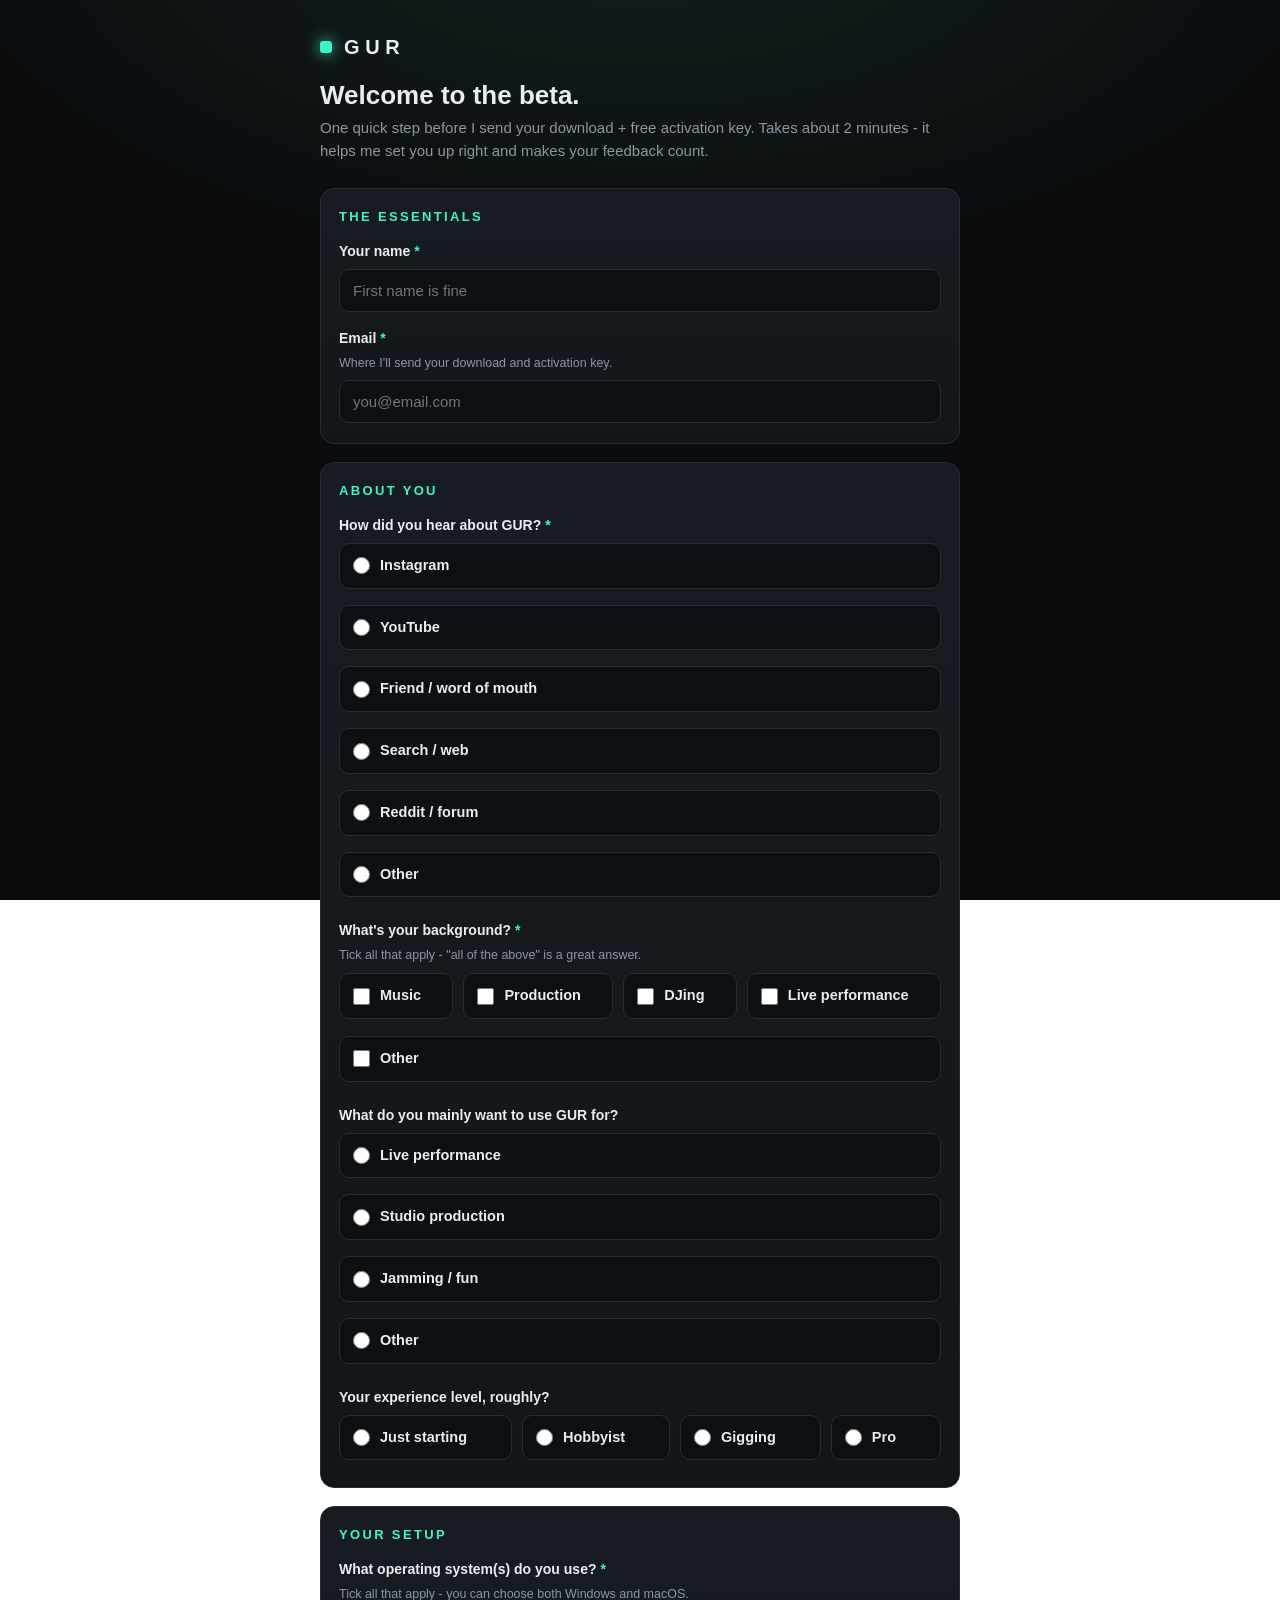
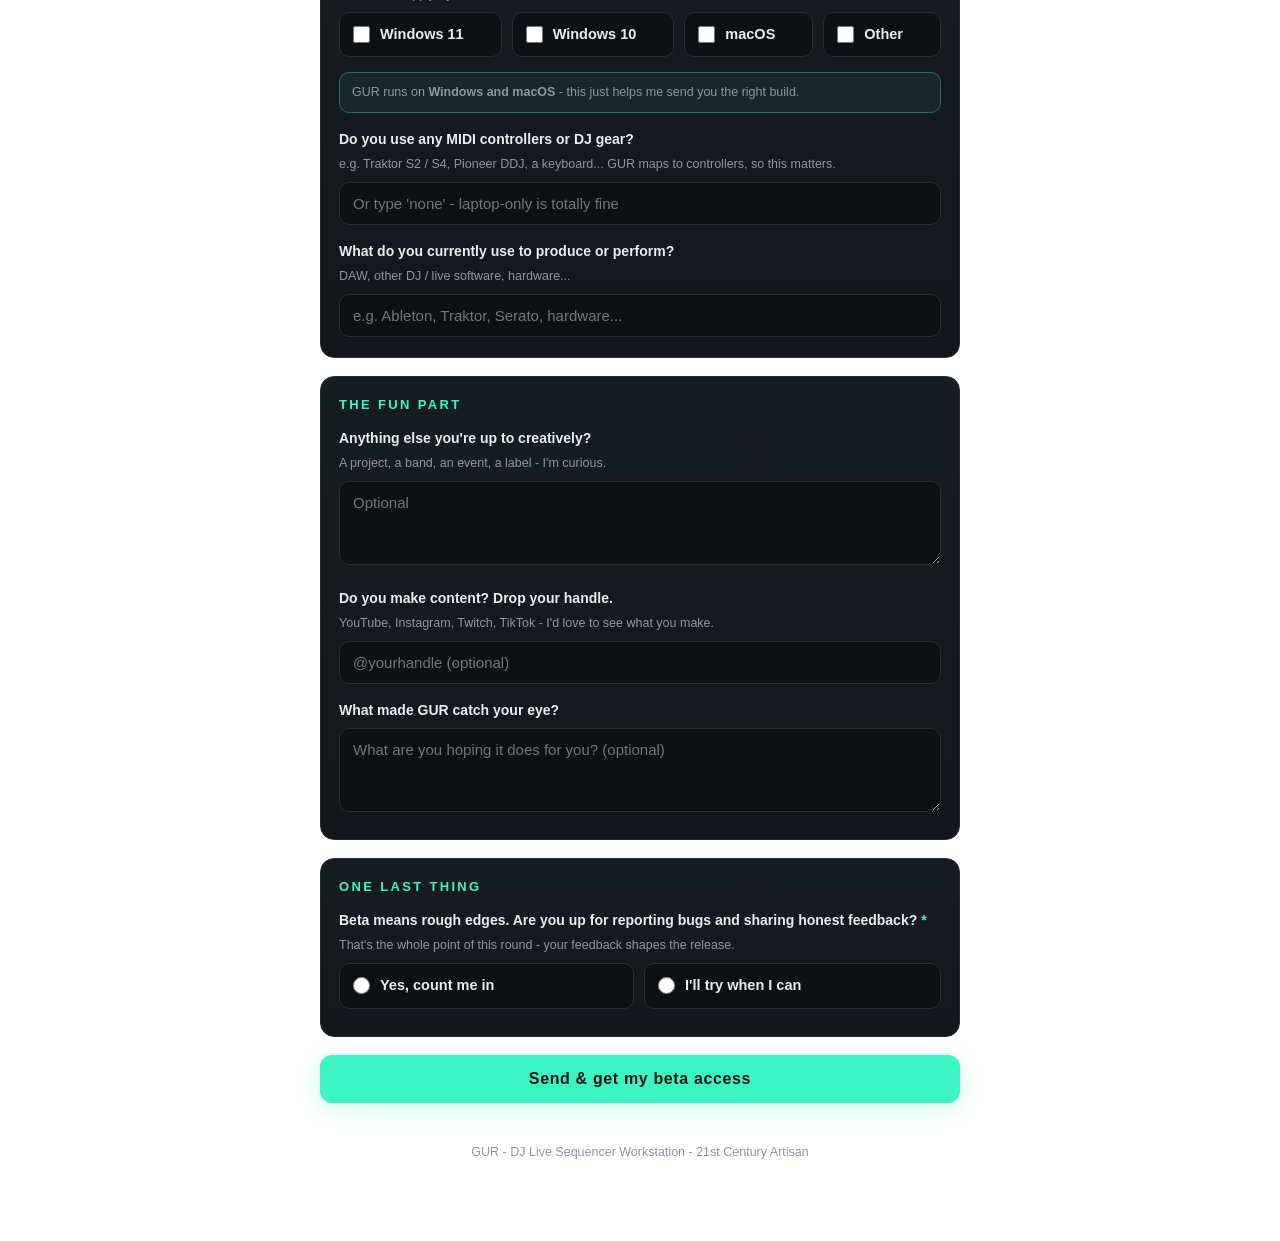
==== beta-intake.html @ 1203fb37 "Beta intake: OS is multi-select (Windows and macOS both selectable) Switch the OS question from radi" ====
<!DOCTYPE html>
<html lang="en">
<head>
<meta charset="UTF-8">
<meta name="viewport" content="width=device-width, initial-scale=1.0">
<title>GUR Beta - Tell us about you</title>
<style>
  :root{
    --bg:#0a0c0e;
    --panel:#12161a;
    --panel-2:#171c22;
    --line:#242c34;
    --text:#e8eef2;
    --muted:#8a97a3;
    --accent:#3df5c4;
    --accent-dim:#1c6f5c;
    --danger:#ff5d5d;
    --radius:14px;
  }
  *{box-sizing:border-box}
  html,body{margin:0;padding:0}
  body{
    background:radial-gradient(1200px 600px at 50% -10%, #14201f 0%, var(--bg) 60%) fixed;
    color:var(--text);
    font-family:-apple-system,BlinkMacSystemFont,"Segoe UI",Roboto,Helvetica,Arial,sans-serif;
    line-height:1.5;
    -webkit-font-smoothing:antialiased;
    padding:32px 16px 80px;
  }
  .wrap{max-width:640px;margin:0 auto}
  .brand{
    display:flex;align-items:center;gap:12px;margin-bottom:8px;
    letter-spacing:.28em;font-weight:800;font-size:20px;
  }
  .brand .dot{width:12px;height:12px;border-radius:3px;background:var(--accent);box-shadow:0 0 16px var(--accent)}
  h1{font-size:26px;margin:18px 0 6px;line-height:1.2}
  .sub{color:var(--muted);margin:0 0 26px;font-size:15px}
  form{display:flex;flex-direction:column;gap:18px}
  .card{
    background:linear-gradient(180deg,var(--panel-2),var(--panel));
    border:1px solid var(--line);
    border-radius:var(--radius);
    padding:18px 18px 20px;
  }
  .card h2{font-size:13px;text-transform:uppercase;letter-spacing:.18em;color:var(--accent);margin:0 0 14px}
  label{display:block;font-size:14px;font-weight:600;margin:0 0 7px}
  .hint{font-size:12.5px;color:var(--muted);font-weight:400;margin-top:-2px;margin-bottom:8px}
  .req{color:var(--accent)}
  input[type=text],input[type=email],textarea,select{
    width:100%;background:#0c1013;border:1px solid var(--line);color:var(--text);
    border-radius:10px;padding:12px 13px;font-size:15px;font-family:inherit;outline:none;
    transition:border-color .15s, box-shadow .15s;
  }
  textarea{min-height:84px;resize:vertical}
  input:focus,textarea:focus,select:focus{border-color:var(--accent);box-shadow:0 0 0 3px rgba(61,245,196,.14)}
  .field{margin-bottom:16px}
  .field:last-child{margin-bottom:0}
  .opts{display:flex;flex-direction:column;gap:9px;margin-top:4px}
  .opts.row{flex-direction:row;flex-wrap:wrap;gap:10px}
  .opt{
    display:flex;align-items:center;gap:10px;background:#0c1013;border:1px solid var(--line);
    border-radius:10px;padding:11px 13px;cursor:pointer;font-size:14.5px;transition:border-color .15s,background .15s;
  }
  .opt:hover{border-color:var(--accent-dim)}
  .opts.row .opt{flex:1 1 auto}
  .opt input{accent-color:var(--accent);width:17px;height:17px;margin:0}
  .note{
    font-size:12.5px;color:var(--muted);background:rgba(61,245,196,.06);
    border:1px solid var(--accent-dim);border-radius:10px;padding:10px 12px;margin-top:8px;
  }
  button{
    background:var(--accent);color:#04140f;border:none;border-radius:12px;
    padding:15px 20px;font-size:16px;font-weight:800;letter-spacing:.04em;cursor:pointer;
    box-shadow:0 6px 24px rgba(61,245,196,.25);transition:transform .08s, box-shadow .15s;
  }
  button:hover{box-shadow:0 8px 30px rgba(61,245,196,.4)}
  button:active{transform:translateY(1px)}
  .foot{text-align:center;color:var(--muted);font-size:12.5px;margin-top:22px}
  .hp{position:absolute;left:-9999px}
</style>
</head>
<body>
  <div class="wrap">
    <div class="brand"><span class="dot"></span>GUR</div>
    <h1>Welcome to the beta.</h1>
    <p class="sub">One quick step before I send your download + free activation key. Takes about 2 minutes - it helps me set you up right and makes your feedback count.</p>

    <form action="https://formsubmit.co/contact@21stcenturyartisan.com" method="POST">
      <!-- FormSubmit config -->
      <input type="hidden" name="_subject" value="New GUR beta intake">
      <input type="hidden" name="_template" value="table">
      <input type="hidden" name="_captcha" value="false">
      <!-- After submit, land on the neon thank-you page. -->
      <input type="hidden" name="_next" value="https://21stcenturyartisan.github.io/thanks.html">
      <!-- Honeypot: bots fill this, humans don't -->
      <input type="text" name="_honey" class="hp" tabindex="-1" autocomplete="off">

      <div class="card">
        <h2>The essentials</h2>
        <div class="field">
          <label>Your name <span class="req">*</span></label>
          <input type="text" name="Name" required placeholder="First name is fine">
        </div>
        <div class="field">
          <label>Email <span class="req">*</span></label>
          <div class="hint">Where I'll send your download and activation key.</div>
          <input type="email" name="Email" required placeholder="you@email.com">
        </div>
      </div>

      <div class="card">
        <h2>About you</h2>

        <div class="field">
          <label>How did you hear about GUR? <span class="req">*</span></label>
          <div class="opts">
            <label class="opt"><input type="radio" name="Heard about us" value="Instagram" required> Instagram</label>
            <label class="opt"><input type="radio" name="Heard about us" value="YouTube"> YouTube</label>
            <label class="opt"><input type="radio" name="Heard about us" value="Friend / word of mouth"> Friend / word of mouth</label>
            <label class="opt"><input type="radio" name="Heard about us" value="Search / web"> Search / web</label>
            <label class="opt"><input type="radio" name="Heard about us" value="Reddit / forum"> Reddit / forum</label>
            <label class="opt"><input type="radio" name="Heard about us" value="Other"> Other</label>
          </div>
        </div>

        <div class="field">
          <label>What's your background? <span class="req">*</span></label>
          <div class="hint">Tick all that apply - "all of the above" is a great answer.</div>
          <div class="opts row">
            <label class="opt"><input type="checkbox" name="Background" value="Music"> Music</label>
            <label class="opt"><input type="checkbox" name="Background" value="Production"> Production</label>
            <label class="opt"><input type="checkbox" name="Background" value="DJing"> DJing</label>
            <label class="opt"><input type="checkbox" name="Background" value="Live performance"> Live performance</label>
            <label class="opt"><input type="checkbox" name="Background" value="Other"> Other</label>
          </div>
        </div>

        <div class="field">
          <label>What do you mainly want to use GUR for?</label>
          <div class="opts">
            <label class="opt"><input type="radio" name="Main use" value="Live performance"> Live performance</label>
            <label class="opt"><input type="radio" name="Main use" value="Studio production"> Studio production</label>
            <label class="opt"><input type="radio" name="Main use" value="Jamming / fun"> Jamming / fun</label>
            <label class="opt"><input type="radio" name="Main use" value="Other"> Other</label>
          </div>
        </div>

        <div class="field">
          <label>Your experience level, roughly?</label>
          <div class="opts row">
            <label class="opt"><input type="radio" name="Experience" value="Just starting"> Just starting</label>
            <label class="opt"><input type="radio" name="Experience" value="Hobbyist"> Hobbyist</label>
            <label class="opt"><input type="radio" name="Experience" value="Gigging"> Gigging</label>
            <label class="opt"><input type="radio" name="Experience" value="Pro"> Pro</label>
          </div>
        </div>
      </div>

      <div class="card">
        <h2>Your setup</h2>

        <div class="field">
          <label>What operating system(s) do you use? <span class="req">*</span></label>
          <div class="hint">Tick all that apply - you can choose both Windows and macOS.</div>
          <div class="opts row">
            <label class="opt"><input type="checkbox" name="OS" value="Windows 11"> Windows 11</label>
            <label class="opt"><input type="checkbox" name="OS" value="Windows 10"> Windows 10</label>
            <label class="opt"><input type="checkbox" name="OS" value="macOS"> macOS</label>
            <label class="opt"><input type="checkbox" name="OS" value="Other"> Other</label>
          </div>
          <div class="note">GUR runs on <strong>Windows and macOS</strong> - this just helps me send you the right build.</div>
        </div>

        <div class="field">
          <label>Do you use any MIDI controllers or DJ gear?</label>
          <div class="hint">e.g. Traktor S2 / S4, Pioneer DDJ, a keyboard... GUR maps to controllers, so this matters.</div>
          <input type="text" name="Controllers / gear" placeholder="Or type 'none' - laptop-only is totally fine">
        </div>

        <div class="field">
          <label>What do you currently use to produce or perform?</label>
          <div class="hint">DAW, other DJ / live software, hardware...</div>
          <input type="text" name="Current tools" placeholder="e.g. Ableton, Traktor, Serato, hardware...">
        </div>
      </div>

      <div class="card">
        <h2>The fun part</h2>

        <div class="field">
          <label>Anything else you're up to creatively?</label>
          <div class="hint">A project, a band, an event, a label - I'm curious.</div>
          <textarea name="Other projects" placeholder="Optional"></textarea>
        </div>

        <div class="field">
          <label>Do you make content? Drop your handle.</label>
          <div class="hint">YouTube, Instagram, Twitch, TikTok - I'd love to see what you make.</div>
          <input type="text" name="Socials / content" placeholder="@yourhandle (optional)">
        </div>

        <div class="field">
          <label>What made GUR catch your eye?</label>
          <textarea name="Why GUR" placeholder="What are you hoping it does for you? (optional)"></textarea>
        </div>
      </div>

      <div class="card">
        <h2>One last thing</h2>
        <div class="field">
          <label>Beta means rough edges. Are you up for reporting bugs and sharing honest feedback? <span class="req">*</span></label>
          <div class="hint">That's the whole point of this round - your feedback shapes the release.</div>
          <div class="opts row">
            <label class="opt"><input type="radio" name="Feedback OK" value="Yes, count me in" required> Yes, count me in</label>
            <label class="opt"><input type="radio" name="Feedback OK" value="I'll try when I can"> I'll try when I can</label>
          </div>
        </div>
      </div>

      <button type="submit">Send &amp; get my beta access</button>
      <div class="foot">GUR - DJ Live Sequencer Workstation - 21st Century Artisan</div>
    </form>
  </div>
  <script>
    // Require at least one OS checkbox (HTML can't group-require checkboxes).
    document.querySelector('form').addEventListener('submit', function (e) {
      var os = document.querySelectorAll('input[name="OS"]:checked');
      if (os.length === 0) {
        e.preventDefault();
        alert('Please pick at least one operating system.');
      }
    });
  </script>
</body>
</html>
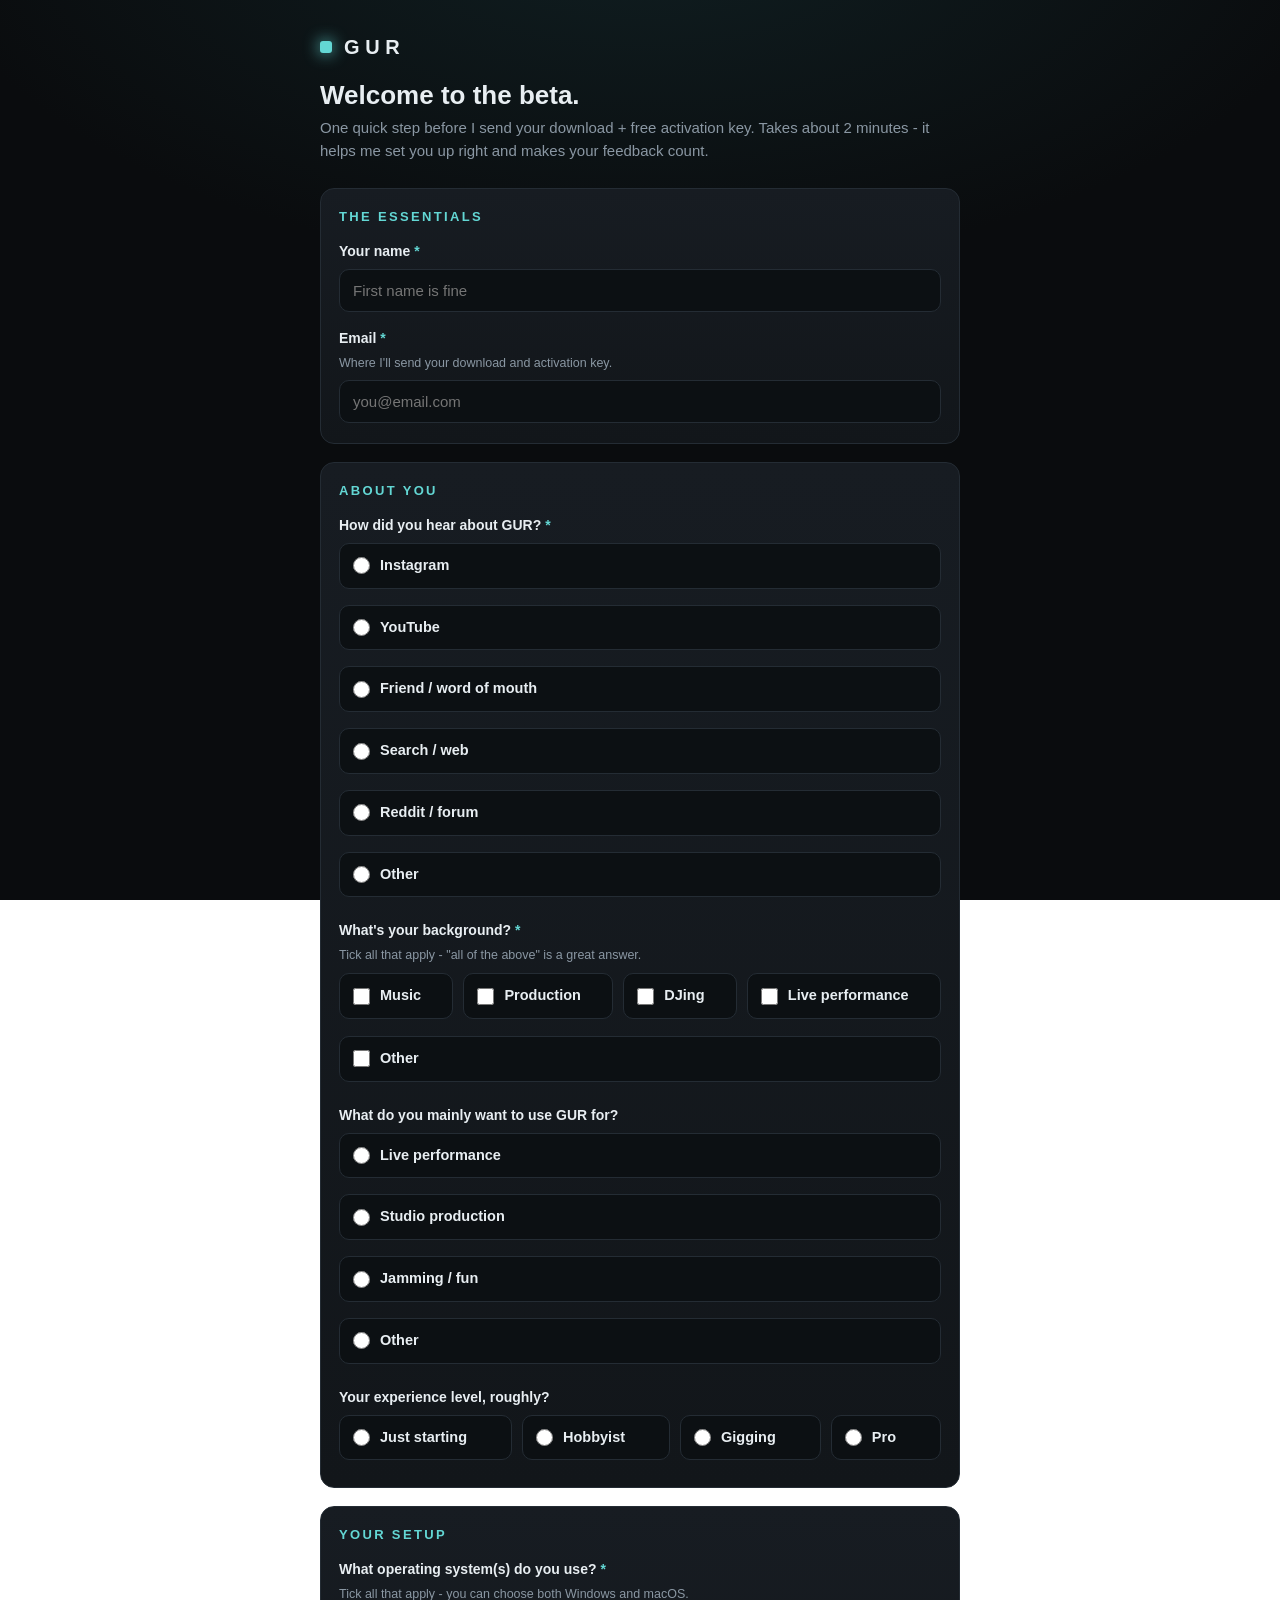
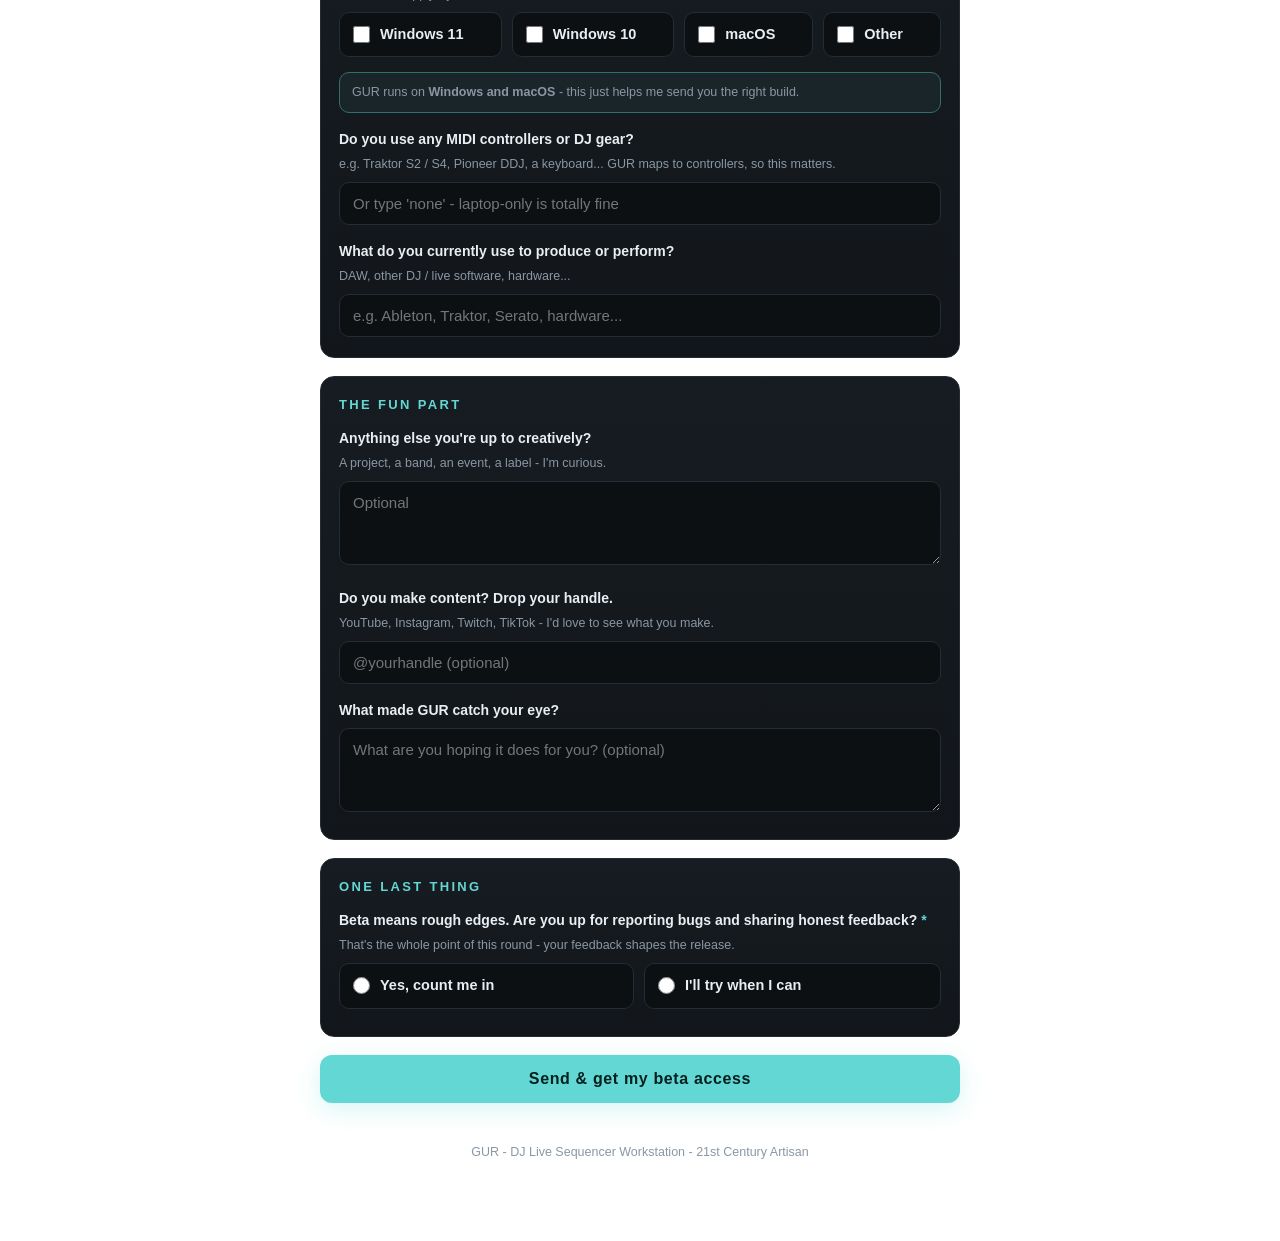
==== commit 6823a53d: "Beta pages: use the site's cyan accent (#63d7d4), not green Swap the mint-green accent on beta-intak" ====
--- a/beta-intake.html
+++ b/beta-intake.html
@@ -12,15 +12,15 @@
     --line:#242c34;
     --text:#e8eef2;
     --muted:#8a97a3;
-    --accent:#3df5c4;
-    --accent-dim:#1c6f5c;
+    --accent:#63d7d4;
+    --accent-dim:#2f6f6d;
     --danger:#ff5d5d;
     --radius:14px;
   }
   *{box-sizing:border-box}
   html,body{margin:0;padding:0}
   body{
-    background:radial-gradient(1200px 600px at 50% -10%, #14201f 0%, var(--bg) 60%) fixed;
+    background:radial-gradient(1200px 600px at 50% -10%, #101f22 0%, var(--bg) 60%) fixed;
     color:var(--text);
     font-family:-apple-system,BlinkMacSystemFont,"Segoe UI",Roboto,Helvetica,Arial,sans-serif;
     line-height:1.5;
@@ -52,7 +52,7 @@
     transition:border-color .15s, box-shadow .15s;
   }
   textarea{min-height:84px;resize:vertical}
-  input:focus,textarea:focus,select:focus{border-color:var(--accent);box-shadow:0 0 0 3px rgba(61,245,196,.14)}
+  input:focus,textarea:focus,select:focus{border-color:var(--accent);box-shadow:0 0 0 3px rgba(99,215,212,.14)}
   .field{margin-bottom:16px}
   .field:last-child{margin-bottom:0}
   .opts{display:flex;flex-direction:column;gap:9px;margin-top:4px}
@@ -65,15 +65,15 @@
   .opts.row .opt{flex:1 1 auto}
   .opt input{accent-color:var(--accent);width:17px;height:17px;margin:0}
   .note{
-    font-size:12.5px;color:var(--muted);background:rgba(61,245,196,.06);
+    font-size:12.5px;color:var(--muted);background:rgba(99,215,212,.06);
     border:1px solid var(--accent-dim);border-radius:10px;padding:10px 12px;margin-top:8px;
   }
   button{
-    background:var(--accent);color:#04140f;border:none;border-radius:12px;
+    background:var(--accent);color:#04211f;border:none;border-radius:12px;
     padding:15px 20px;font-size:16px;font-weight:800;letter-spacing:.04em;cursor:pointer;
-    box-shadow:0 6px 24px rgba(61,245,196,.25);transition:transform .08s, box-shadow .15s;
-  }
-  button:hover{box-shadow:0 8px 30px rgba(61,245,196,.4)}
+    box-shadow:0 6px 24px rgba(99,215,212,.25);transition:transform .08s, box-shadow .15s;
+  }
+  button:hover{box-shadow:0 8px 30px rgba(99,215,212,.4)}
   button:active{transform:translateY(1px)}
   .foot{text-align:center;color:var(--muted);font-size:12.5px;margin-top:22px}
   .hp{position:absolute;left:-9999px}
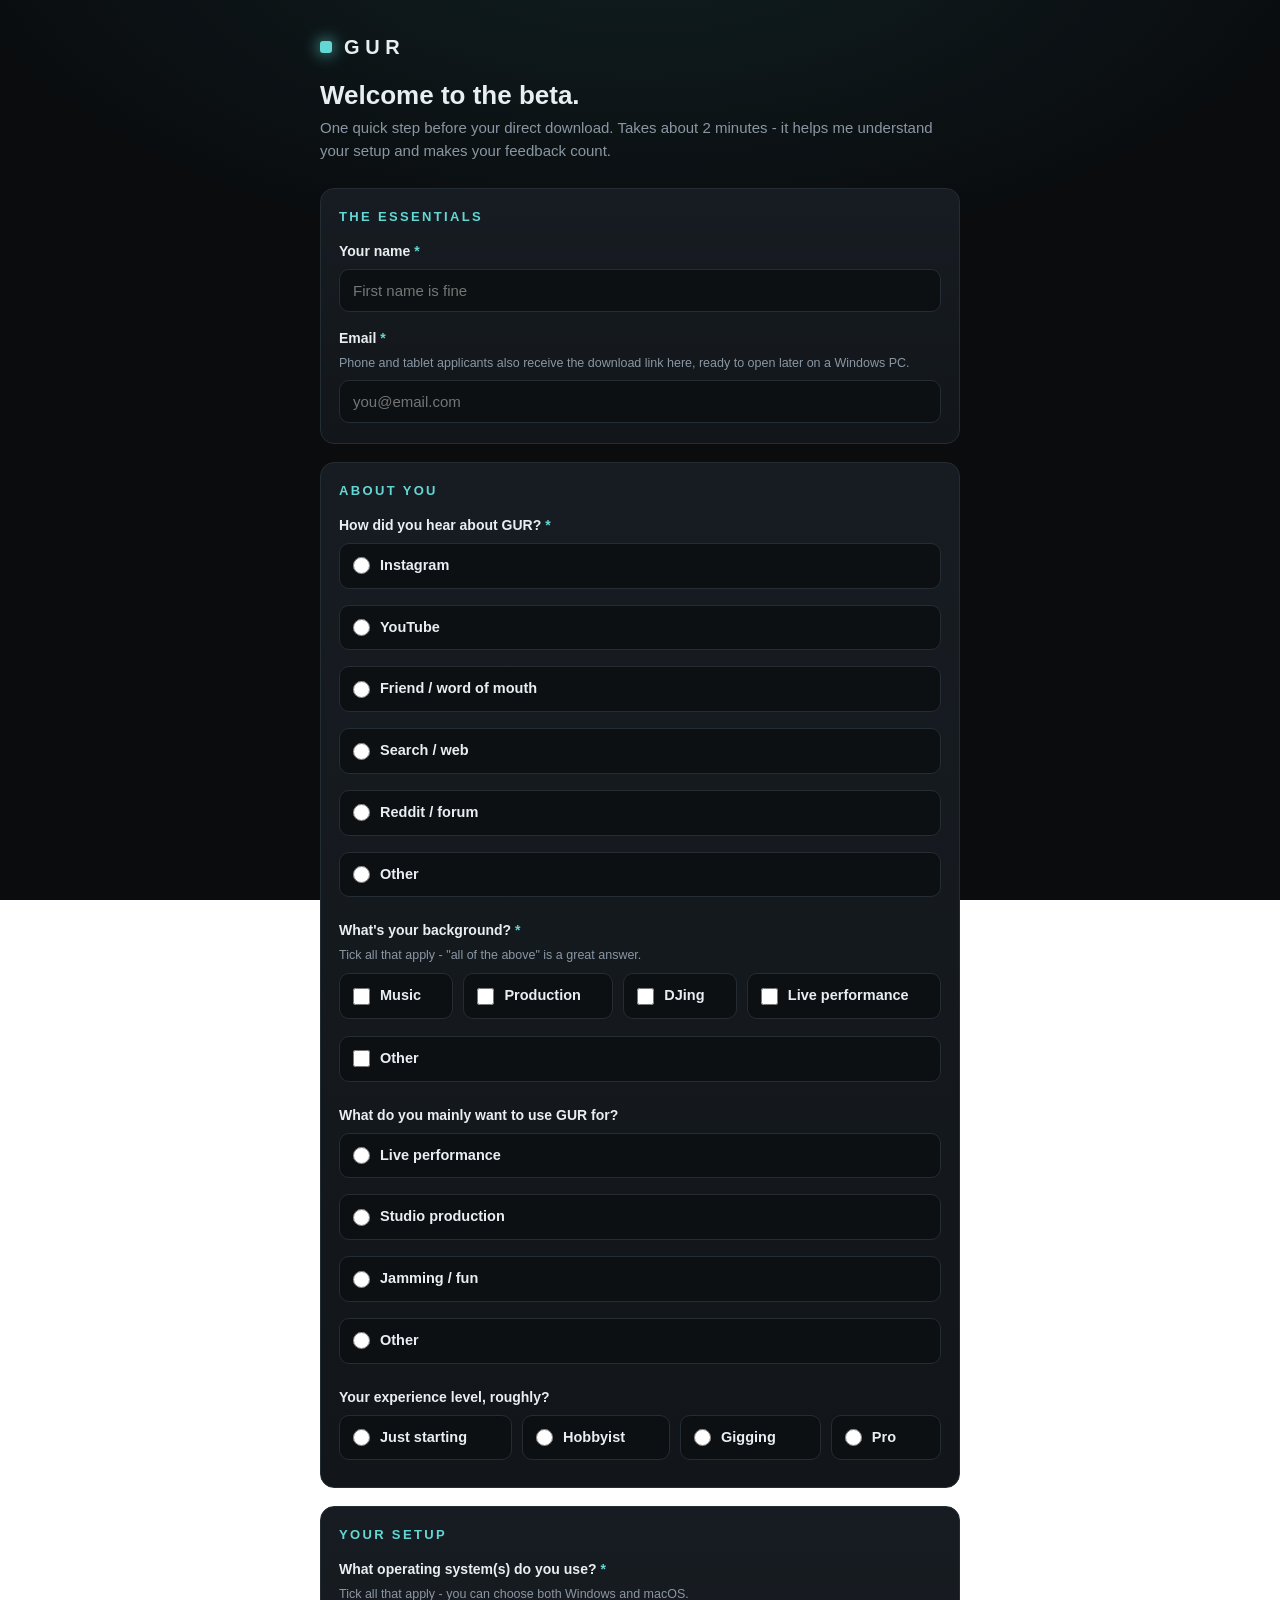
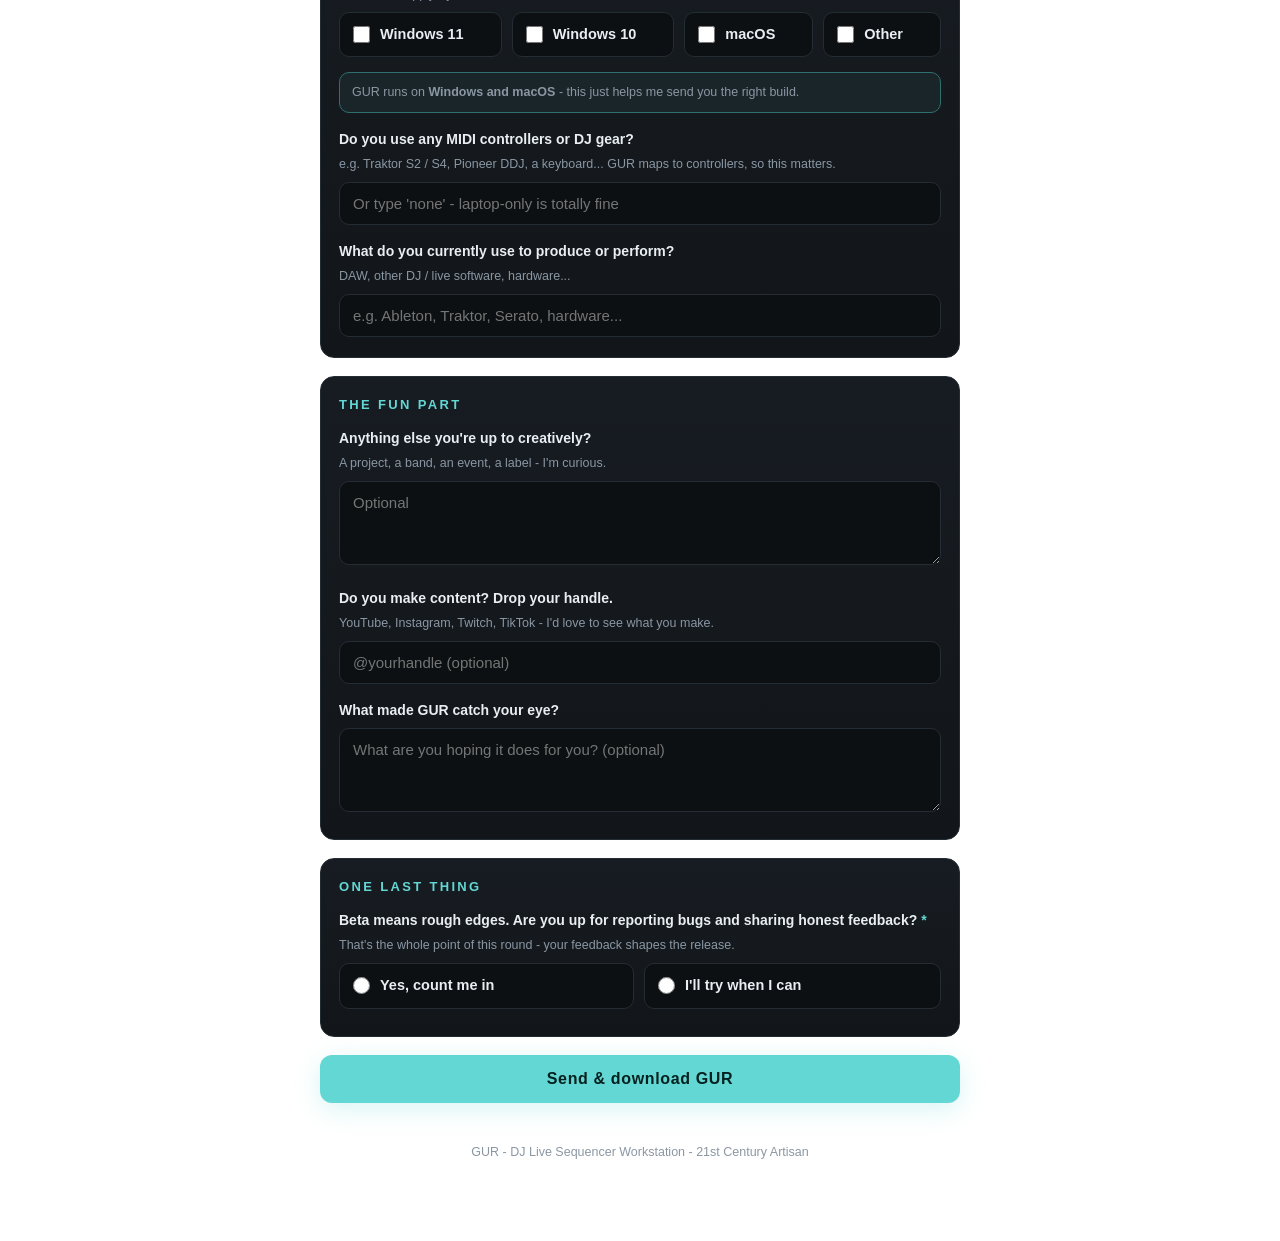
==== commit dab49c30: "Switch beta access to direct trial download" ====
--- a/beta-intake.html
+++ b/beta-intake.html
@@ -83,13 +83,13 @@
   <div class="wrap">
     <div class="brand"><span class="dot"></span>GUR</div>
     <h1>Welcome to the beta.</h1>
-    <p class="sub">One quick step before I send your download + free activation key. Takes about 2 minutes - it helps me set you up right and makes your feedback count.</p>
+    <p class="sub">One quick step before your direct download. Takes about 2 minutes - it helps me understand your setup and makes your feedback count.</p>
 
     <form action="https://formsubmit.co/contact@21stcenturyartisan.com" method="POST">
       <!-- FormSubmit config -->
-      <input type="hidden" name="_subject" value="New GUR beta intake">
+      <input type="hidden" name="_subject" id="formSubject" value="New GUR beta intake">
       <input type="hidden" name="_template" value="table">
-      <input type="hidden" name="_captcha" value="false">
+      <input type="hidden" name="Submission device" id="submissionDevice" value="Desktop">
       <!-- After submit, land on the neon thank-you page. -->
       <input type="hidden" name="_next" value="https://21stcenturyartisan.github.io/thanks.html">
       <!-- Honeypot: bots fill this, humans don't -->
@@ -103,8 +103,8 @@
         </div>
         <div class="field">
           <label>Email <span class="req">*</span></label>
-          <div class="hint">Where I'll send your download and activation key.</div>
-          <input type="email" name="Email" required placeholder="you@email.com">
+          <div class="hint">Phone and tablet applicants also receive the download link here, ready to open later on a Windows PC.</div>
+          <input type="email" name="email" required placeholder="you@email.com">
         </div>
       </div>
 
@@ -217,11 +217,44 @@
         </div>
       </div>
 
-      <button type="submit">Send &amp; get my beta access</button>
+      <button type="submit">Send &amp; download GUR</button>
       <div class="foot">GUR - DJ Live Sequencer Workstation - 21st Century Artisan</div>
     </form>
   </div>
   <script>
+    // Label every submission by device. Phone and tablet applicants also receive
+    // the installer link automatically so they can open it later on a Windows PC.
+    (function () {
+      var ua = navigator.userAgent || '';
+      var isIPadOS = navigator.platform === 'MacIntel' && navigator.maxTouchPoints > 1;
+      var isPhone = /Android.*Mobile|iPhone|iPod|Windows Phone|IEMobile|Opera Mini/i.test(ua);
+      var isTablet = isIPadOS
+        || /iPad|Tablet|Silk/i.test(ua)
+        || (/Android/i.test(ua) && !/Mobile/i.test(ua));
+      var device = isPhone ? 'Phone' : (isTablet ? 'Tablet' : 'Desktop');
+
+      document.getElementById('submissionDevice').value = device;
+
+      if (device !== 'Desktop') {
+        document.getElementById('formSubject').value =
+          'New GUR beta intake - ' + device.toUpperCase();
+
+        var autoResponse = document.createElement('input');
+        autoResponse.type = 'hidden';
+        autoResponse.name = '_autoresponse';
+        autoResponse.value = [
+          'Congratulations - welcome to the GUR beta.',
+          'Thank you for completing the beta application from your ' + device.toLowerCase() + '. Your Windows download is ready:',
+          'https://github.com/21stCENTURYARTISAN/DJLS-public/releases/download/v1.0.2/GUR-1.0.2-Setup.exe',
+          'Open this email on your Windows 10 or 11 PC, download the installer, and run it. If Windows SmartScreen appears, choose More info, then Run anyway.',
+          'Your full-featured 30-day trial begins automatically when you first open GUR. No checkout, coupon, or serial key is required.',
+          'Thank you for taking part and helping shape GUR.',
+          'Warm regards,\nNadav Hecht Drayson\n21st Century Artisan\ncontact@21stcenturyartisan.com'
+        ].join('\n\n');
+        document.querySelector('form').appendChild(autoResponse);
+      }
+    }());
+
     // Require at least one OS checkbox (HTML can't group-require checkboxes).
     document.querySelector('form').addEventListener('submit', function (e) {
       var os = document.querySelectorAll('input[name="OS"]:checked');
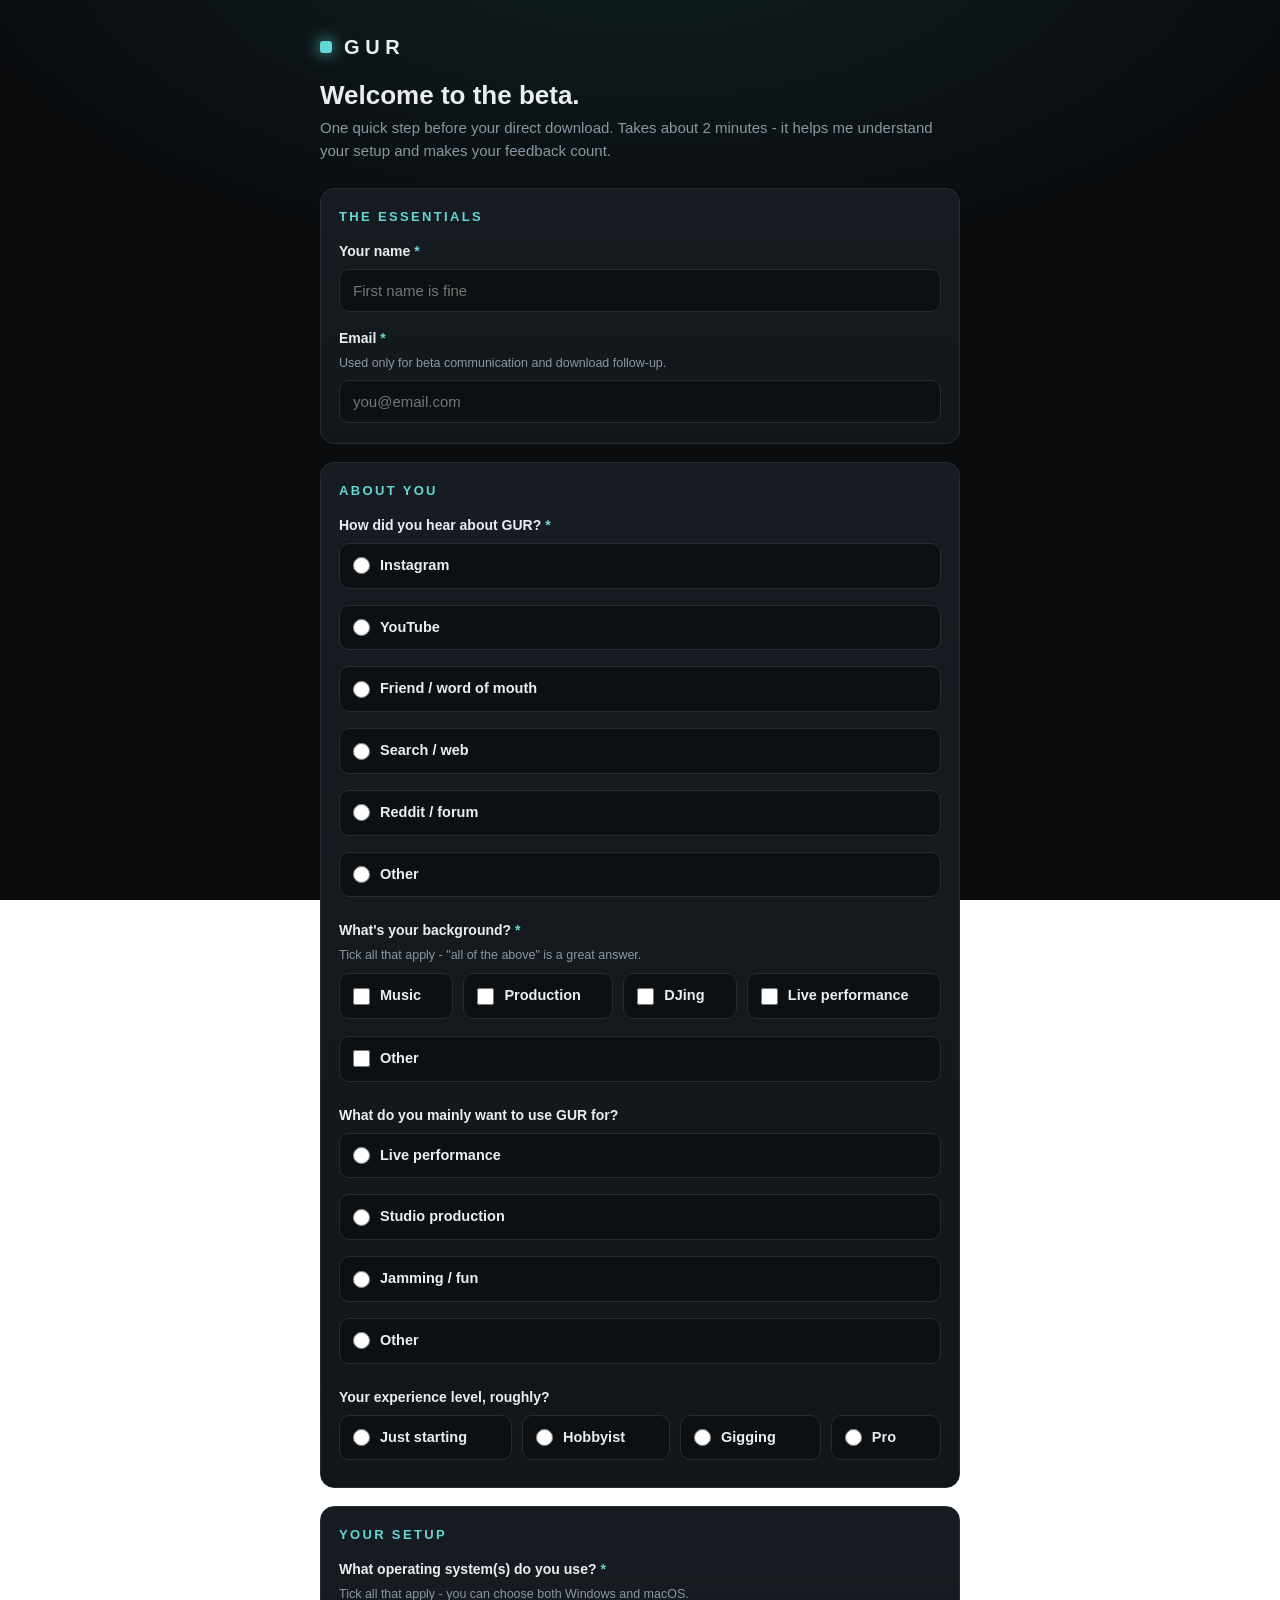
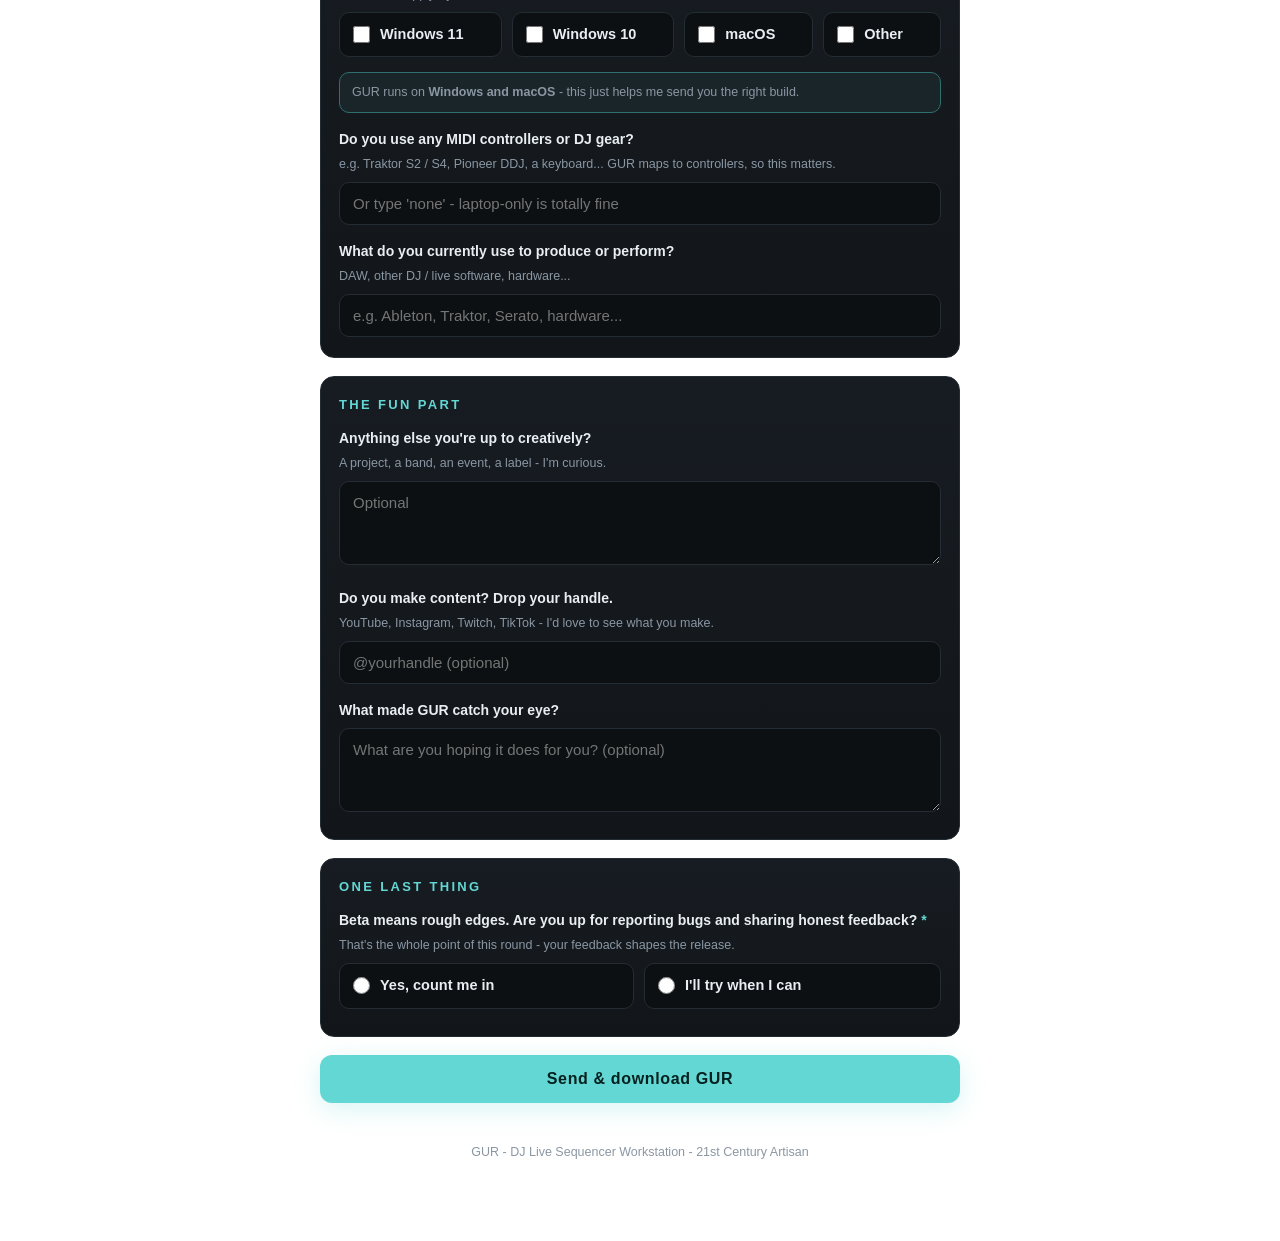
==== commit 189df4a6: "Keep beta application details private" ====
--- a/beta-intake.html
+++ b/beta-intake.html
@@ -103,7 +103,7 @@
         </div>
         <div class="field">
           <label>Email <span class="req">*</span></label>
-          <div class="hint">Phone and tablet applicants also receive the download link here, ready to open later on a Windows PC.</div>
+          <div class="hint">Used only for beta communication and download follow-up.</div>
           <input type="email" name="email" required placeholder="you@email.com">
         </div>
       </div>
@@ -222,8 +222,9 @@
     </form>
   </div>
   <script>
-    // Label every submission by device. Phone and tablet applicants also receive
-    // the installer link automatically so they can open it later on a Windows PC.
+    // Label every submission by device so mobile/tablet applications stand out
+    // in the owner notification. Do not use FormSubmit's _autoresponse here:
+    // it includes a copy of the applicant's submitted answers.
     (function () {
       var ua = navigator.userAgent || '';
       var isIPadOS = navigator.platform === 'MacIntel' && navigator.maxTouchPoints > 1;
@@ -238,20 +239,6 @@
       if (device !== 'Desktop') {
         document.getElementById('formSubject').value =
           'New GUR beta intake - ' + device.toUpperCase();
-
-        var autoResponse = document.createElement('input');
-        autoResponse.type = 'hidden';
-        autoResponse.name = '_autoresponse';
-        autoResponse.value = [
-          'Congratulations - welcome to the GUR beta.',
-          'Thank you for completing the beta application from your ' + device.toLowerCase() + '. Your Windows download is ready:',
-          'https://github.com/21stCENTURYARTISAN/DJLS-public/releases/download/v1.0.2/GUR-1.0.2-Setup.exe',
-          'Open this email on your Windows 10 or 11 PC, download the installer, and run it. If Windows SmartScreen appears, choose More info, then Run anyway.',
-          'Your full-featured 30-day trial begins automatically when you first open GUR. No checkout, coupon, or serial key is required.',
-          'Thank you for taking part and helping shape GUR.',
-          'Warm regards,\nNadav Hecht Drayson\n21st Century Artisan\ncontact@21stcenturyartisan.com'
-        ].join('\n\n');
-        document.querySelector('form').appendChild(autoResponse);
       }
     }());
 
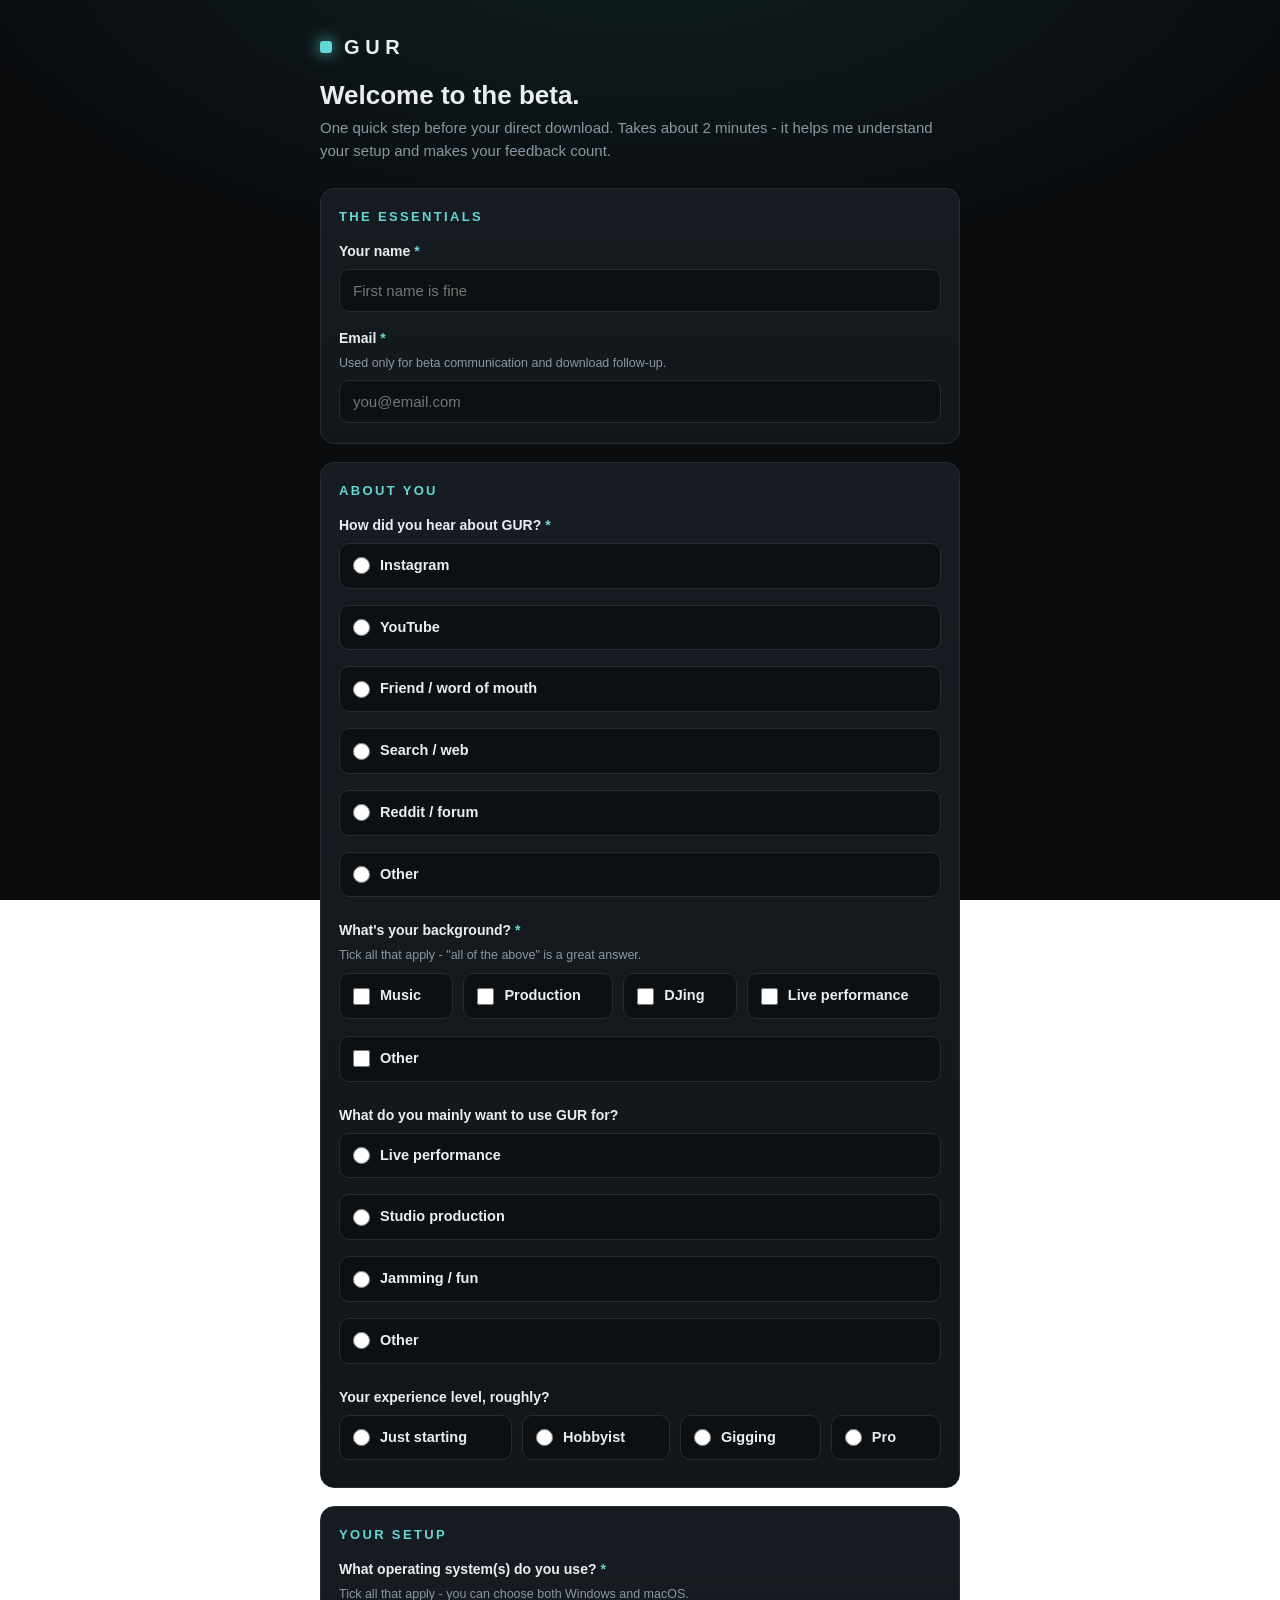
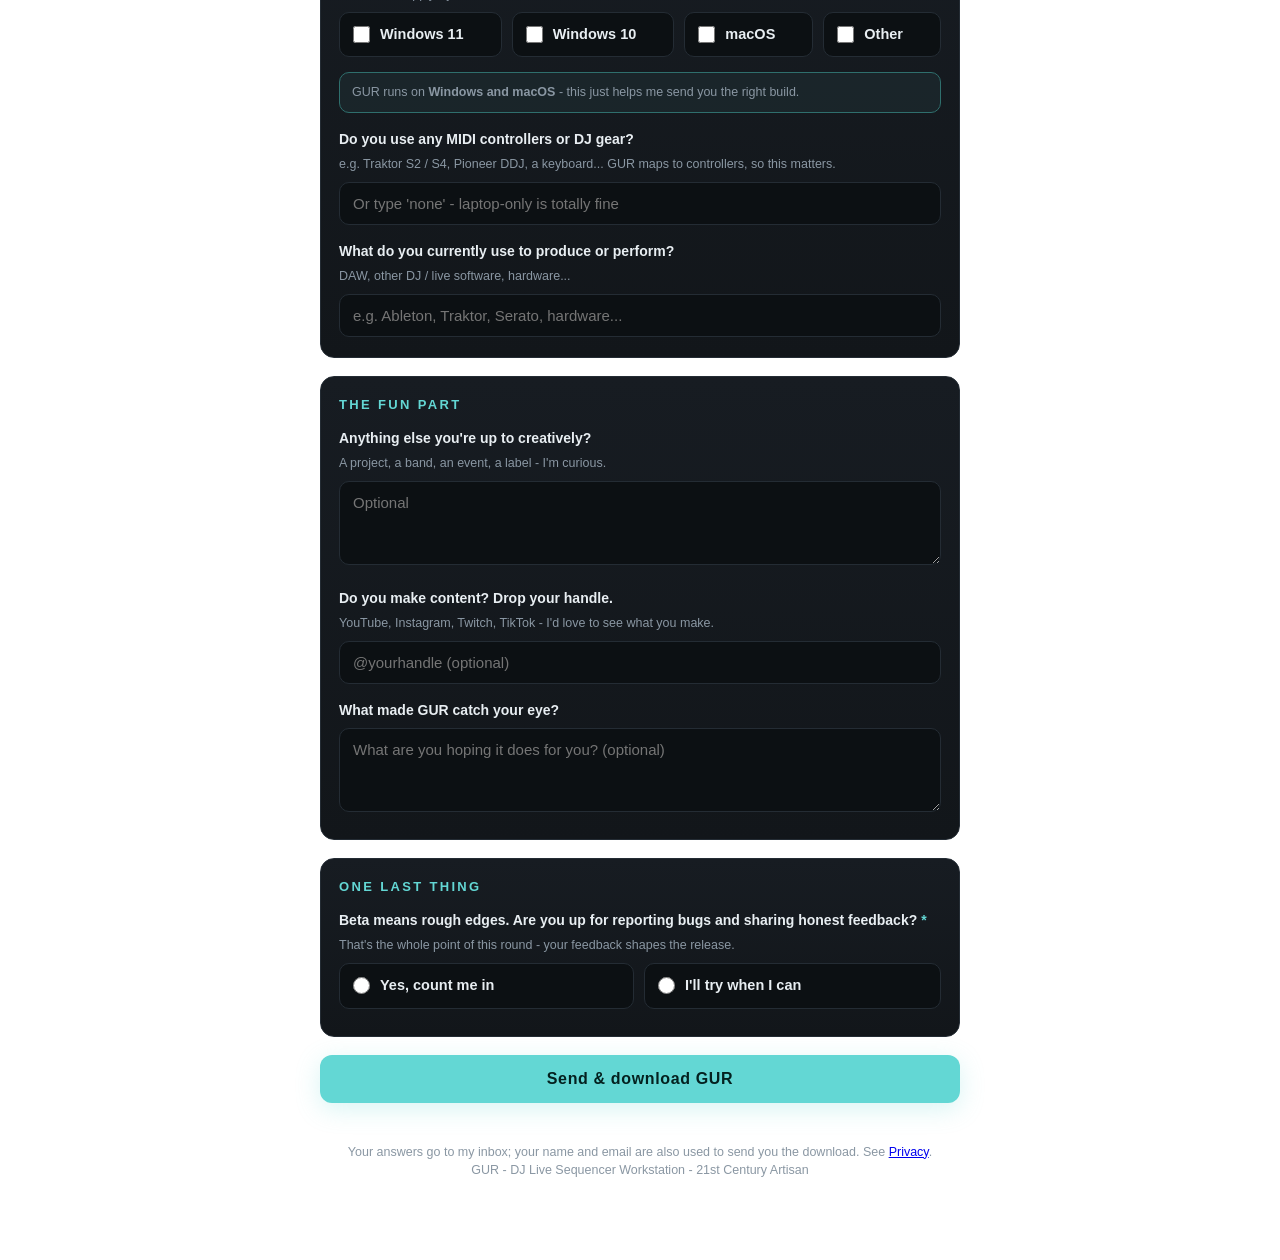
==== commit 6ab69026: "Add the privacy page, and point the site at GUR 1.0.203 privacy.html states what the site and the ap" ====
--- a/beta-intake.html
+++ b/beta-intake.html
@@ -218,7 +218,11 @@
       </div>
 
       <button type="submit">Send &amp; download GUR</button>
-      <div class="foot">GUR - DJ Live Sequencer Workstation - 21st Century Artisan</div>
+      <div class="foot">
+        Your answers go to my inbox; your name and email are also used to send you
+        the download. See <a href="privacy.html">Privacy</a>.<br>
+        GUR - DJ Live Sequencer Workstation - 21st Century Artisan
+      </div>
     </form>
   </div>
   <script>
@@ -248,6 +252,32 @@
       if (os.length === 0) {
         e.preventDefault();
         alert('Please pick at least one operating system.');
+        return;
+      }
+
+      // FormSubmit performs its CAPTCHA/acceptance first. Leave only the
+      // recipient details in this tab's session storage; the thank-you page
+      // sends the separate welcome template after FormSubmit redirects back,
+      // so no questionnaire answers are included in the applicant email.
+      //
+      // This used to be gated on `device !== 'Desktop'`, on the theory that a
+      // desktop applicant is already at the PC with the download button in
+      // front of them. In practice that left every desktop applicant - most of
+      // them, for a Windows product - with no emailed link to come back to,
+      // and no record of having been accepted. The thank-you page shows the
+      // same download button to every device anyway, so the split bought
+      // nothing. Everyone gets the welcome email now (2026-07-26).
+      var fullName = this.elements['Name'].value.trim();
+      var firstName = fullName.split(/\s+/)[0] || 'there';
+      try {
+        sessionStorage.setItem('gurBetaWelcomePending', JSON.stringify({
+          firstName: firstName,
+          email: this.elements['email'].value.trim(),
+          createdAt: Date.now()
+        }));
+      } catch (storageError) {
+        // The form submission and direct website download still work when
+        // private browsing or storage policy blocks sessionStorage.
       }
     });
   </script>
